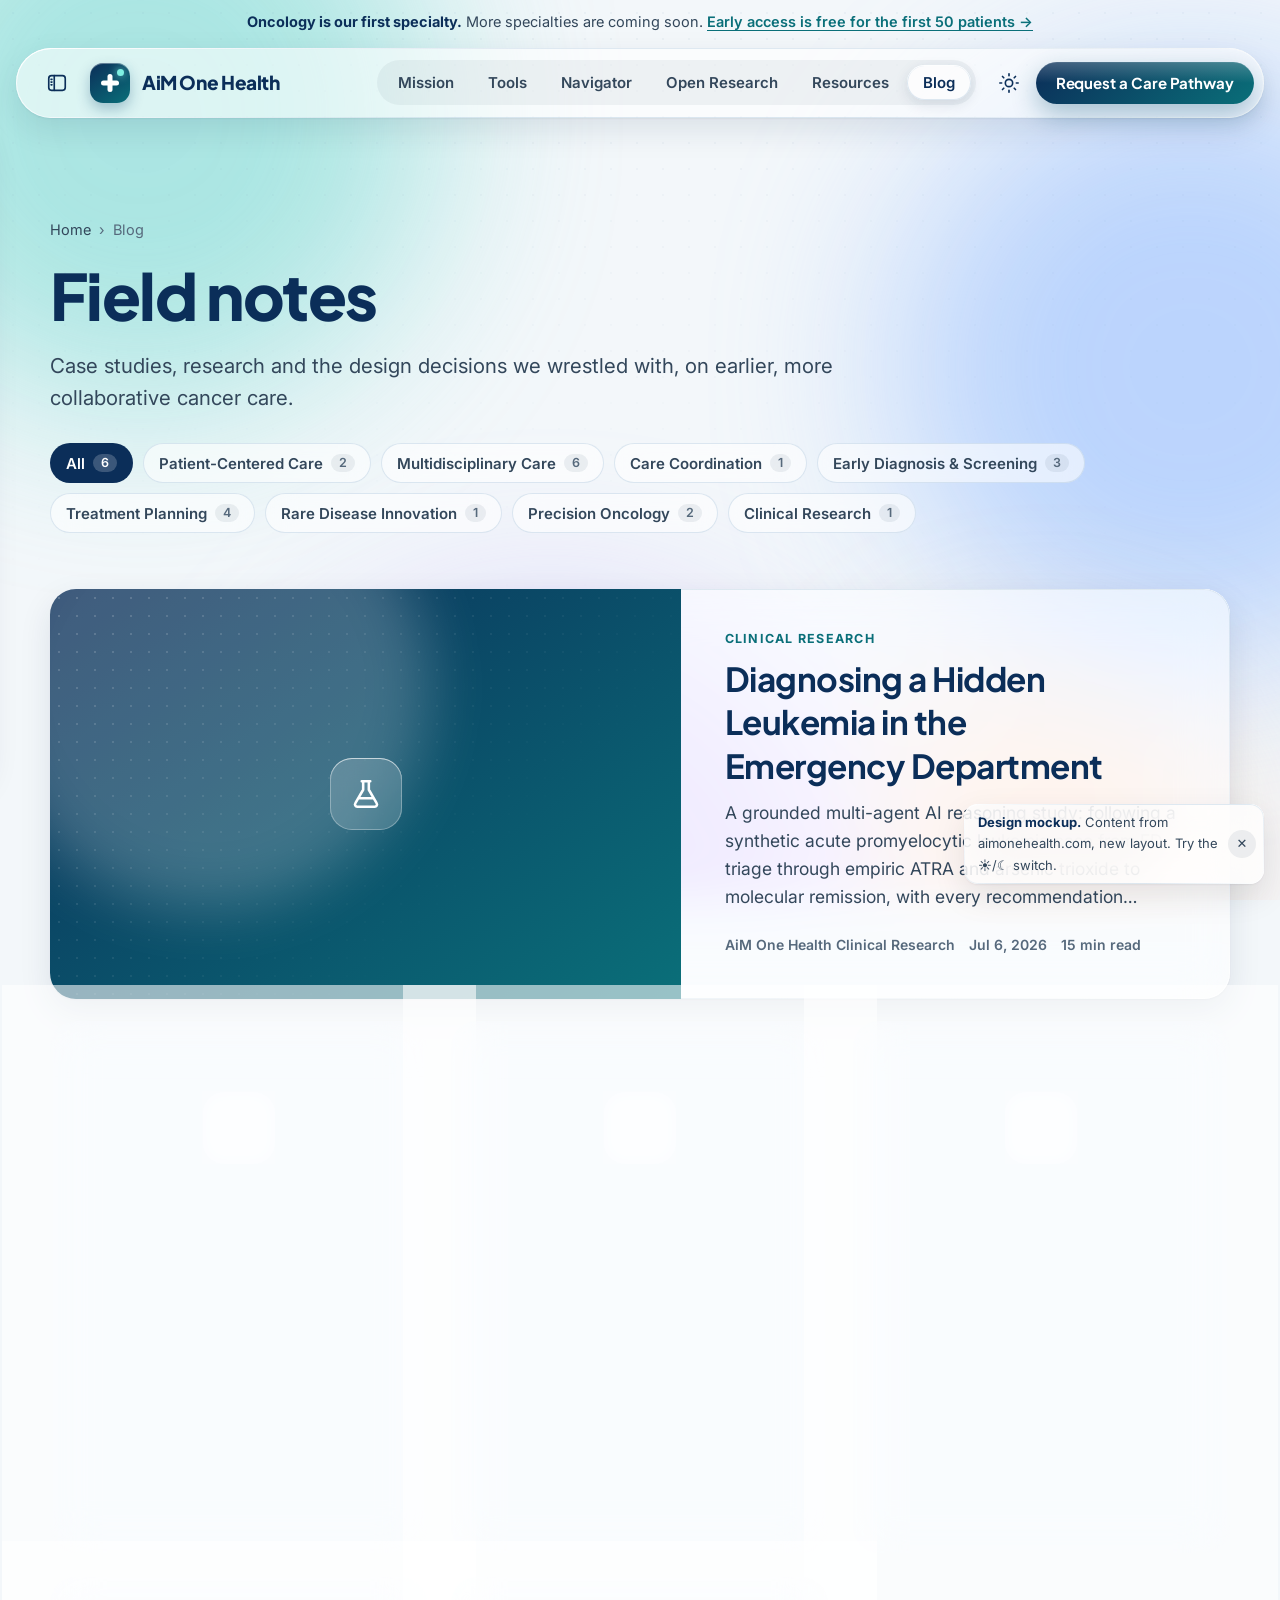
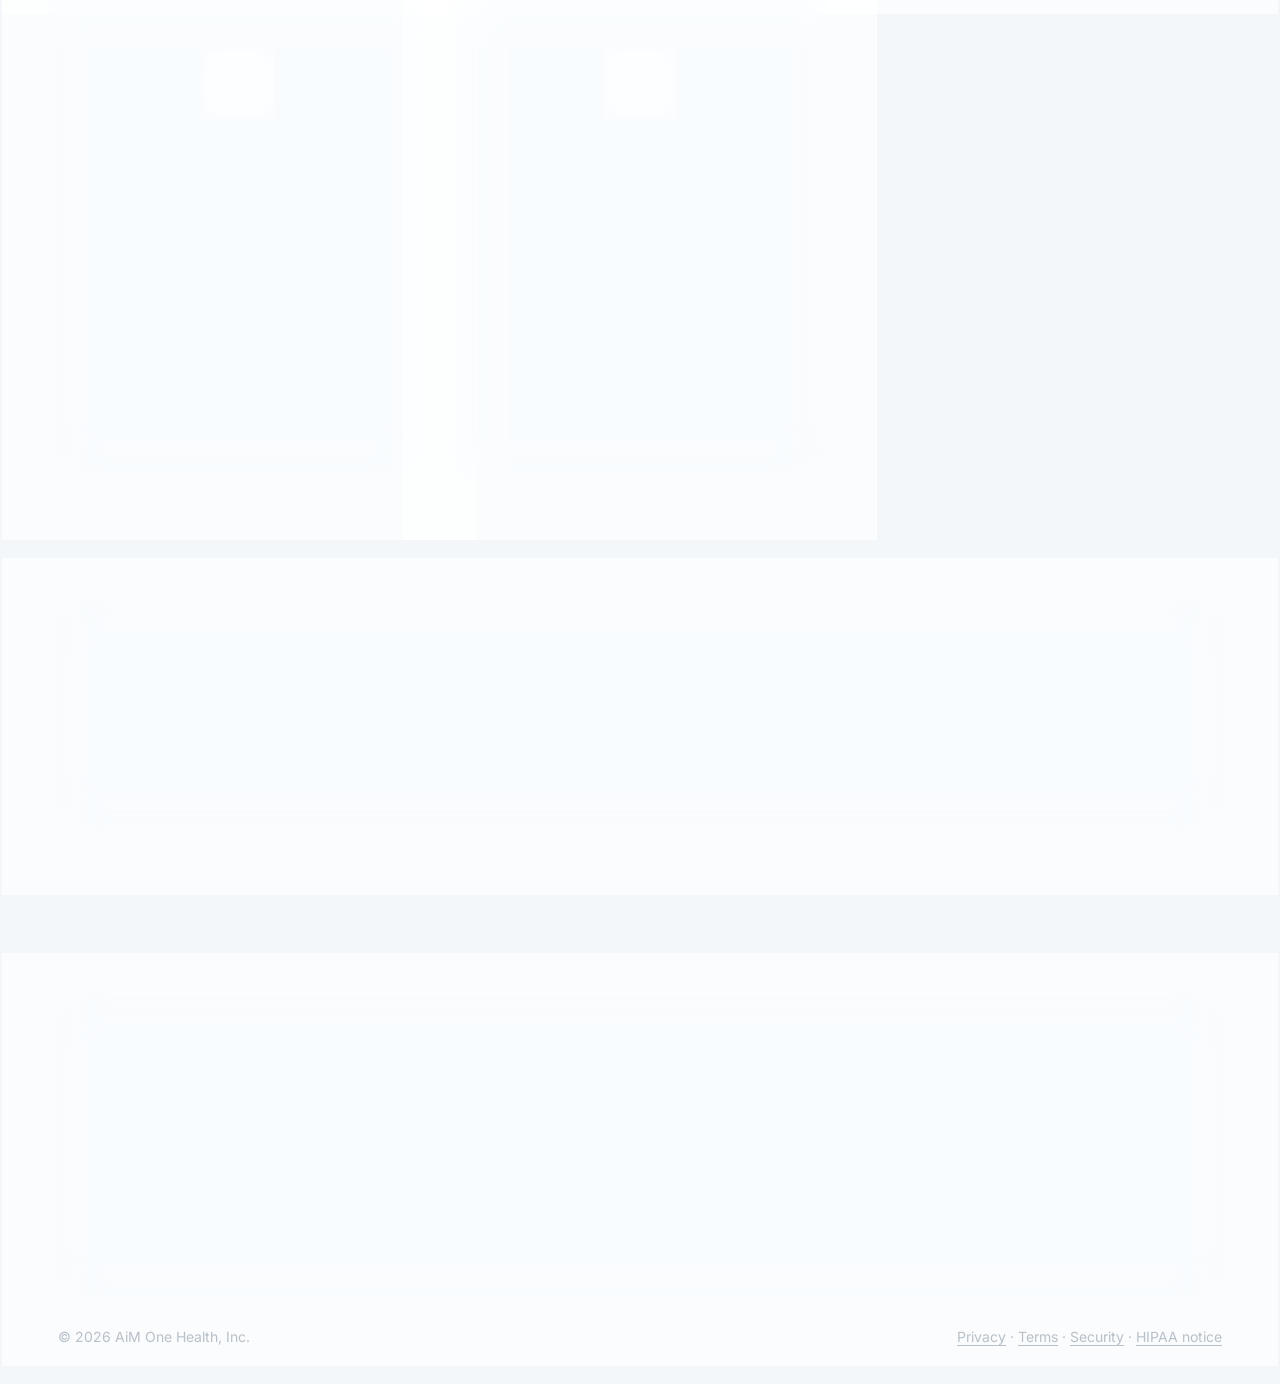
==== blog.html @ df20a42c "Initial commit Co-Authored-By: Claude Opus 5.5 <noreply@anthropic.com>" ====
<!doctype html>
<html lang="en">
<head>
<meta charset="utf-8">
<meta name="viewport" content="width=device-width, initial-scale=1">
<title>Blog · AiM One Health</title>
<link rel="preconnect" href="https://fonts.googleapis.com"><link rel="preconnect" href="https://fonts.gstatic.com" crossorigin>
<link href="https://fonts.googleapis.com/css2?family=Inter:wght@400;500;600;700&family=Plus+Jakarta+Sans:wght@600;700;800&display=swap" rel="stylesheet">
<link rel="stylesheet" href="site.css">
<script src="flip.js"></script>
<style>
  .post { display: flex; flex-direction: column; border-radius: 26px; overflow: hidden; text-decoration: none; color: inherit; }
  .cover { position: relative; aspect-ratio: 16 / 9; display: grid; place-items: center; overflow: hidden; background: linear-gradient(145deg, var(--c1), var(--c2)); }
  .cover::before { content: ''; position: absolute; width: 70%; aspect-ratio: 1; border-radius: 50%; left: -10%; top: -30%; background: rgb(255 255 255 / .22); filter: blur(30px); }
  .cover::after { content: ''; position: absolute; inset: 0; background-image: radial-gradient(rgb(255 255 255 / .18) 1px, transparent 1px); background-size: 18px 18px; mask: linear-gradient(135deg, #000, transparent 70%); }
  .cover .ico { position: relative; z-index: 1; width: 72px; height: 72px; border-radius: 22px; color: #fff; background: rgb(255 255 255 / .18); -webkit-backdrop-filter: blur(12px); backdrop-filter: blur(12px); box-shadow: inset 0 1px 0 rgb(255 255 255 / .5), inset 0 0 0 1px rgb(255 255 255 / .3); }
  .cover .ico svg { width: 34px; height: 34px; }
  .post .body { padding: 24px 26px 26px; display: flex; flex-direction: column; gap: 12px; flex: 1; }
  .post .cat { font: 700 12.5px/1 var(--font-body); letter-spacing: .1em; text-transform: uppercase; color: var(--accent); }
  .post h3 { font-size: 21px; line-height: 1.3; }
  .post p { color: var(--ink-2); font-size: 16px; line-height: 1.6; display: -webkit-box; -webkit-line-clamp: 3; -webkit-box-orient: vertical; overflow: hidden; }
  .post .by { margin-top: auto; padding-top: 10px; display: flex; flex-wrap: wrap; gap: 6px 14px; font-size: 14px; color: var(--ink-3); font-weight: 600; }
  .post:hover h3 { color: var(--accent); }
  .featured { display: grid; grid-template-columns: 1.15fr 1fr; }
  .featured .cover { aspect-ratio: auto; min-height: 340px; }
  .featured .body { padding: clamp(26px, 3.4vw, 44px); justify-content: center; }
  .featured h3 { font-size: clamp(26px, 2.6vw, 34px); }
  .featured p { -webkit-line-clamp: 4; font-size: 17.5px; }
  .subscribe { display: grid; grid-template-columns: 1fr auto; gap: 24px; align-items: center; padding: clamp(28px, 4vw, 44px); border-radius: 32px; }
  .subscribe form { display: flex; gap: 10px; flex-wrap: wrap; }
  .subscribe .input { min-width: 0; flex: 1 1 220px; border-radius: 999px; }
  .subscribe > * { min-width: 0; }
  @media (max-width: 980px) { .featured, .subscribe { grid-template-columns: 1fr; } .featured .cover { min-height: 220px; } }
</style>
</head>
<body data-page="blog.html">
<main id="main">
  <section class="page-hero">
    <div class="wrap">
      <nav class="crumbs" aria-label="Breadcrumb"><a href="index.html">Home</a><span>›</span><span>Blog</span></nav>
      <h1>Field notes</h1>
      <p class="lead read">Case studies, research and the design decisions we wrestled with, on earlier, more collaborative cancer care.</p>
      <div class="chips" id="cats" style="margin-top:28px"></div>
    </div>
  </section>

  <section style="padding-top:0">
    <div class="wrap">
      <div id="feature"></div>
      <div class="grid g3" id="posts" style="margin-top:22px"></div>
    </div>
  </section>

  <section style="padding-top:0">
    <div class="wrap">
      <div class="subscribe glass bloom reveal">
        <div><span class="eyebrow">Stay in the loop</span><h2 style="font-size:clamp(26px,3vw,36px);margin:12px 0 10px">Want these in your inbox?</h2><p class="muted read">We publish when we have something worth saying, usually a deployment story or a design decision. No fixed schedule, no filler.</p></div>
        <form onsubmit="event.preventDefault(); this.innerHTML='<span class=&quot;badge ok&quot;><span class=&quot;dot&quot;></span> Thanks, you&rsquo;re on the list (mockup)</span>'"><label class="sr" for="em" style="position:absolute;left:-999px">Email</label><input class="input" id="em" type="email" required placeholder="you@example.com"><button class="btn primary inline">Subscribe</button></form>
      </div>
    </div>
  </section>
</main>
<script src="site.js"></script>
<script>
  // Posts as listed on aimonehealth.com/blogs.html
  const POSTS = [
    { cat: 'Clinical Research', tags: ['Clinical Research', 'Early Diagnosis & Screening', 'Multidisciplinary Care'], title: 'Diagnosing a Hidden Leukemia in the Emergency Department', text: 'A grounded multi-agent AI reasoning study: following a synthetic acute promyelocytic leukemia case from ED triage through empiric ATRA and arsenic trioxide to molecular remission, with every recommendation auditable.', by: 'AiM One Health Clinical Research', date: 'Jul 6, 2026', min: 15, ico: 'flask', c: ['#0b2e59', '#0a6f79'] },
    { cat: 'Treatment Planning', tags: ['Treatment Planning', 'Precision Oncology', 'Multidisciplinary Care'], title: 'From Molecular Evidence to Multidisciplinary Decision Support', text: 'A synthetic third-line colorectal cancer case study: how the hard work between a molecular report and a patient’s next step can be done reliably and traceably.', by: 'AiM One Health', date: 'Jul 6, 2026', min: 14, ico: 'dna', c: ['#2563c9', '#19b3b0'] },
    { cat: 'Rare Disease Innovation', tags: ['Rare Disease Innovation', 'Precision Oncology', 'Treatment Planning', 'Multidisciplinary Care'], title: 'Building a Virtual Cell to Rank Gene-Therapy Strategies, Before the Lab', text: 'A lighthouse case: grounding a variant, simulating every rescue strategy, iterating to convergence, and naming the one measurement that earns confidence in the answer.', by: 'AiM One Health Science Team', date: 'Jul 6, 2026', min: 12, ico: 'brain', c: ['#6a4fd0', '#c2417f'] },
    { cat: 'Patient-Centered Care', tags: ['Patient-Centered Care', 'Multidisciplinary Care', 'Early Diagnosis & Screening'], title: 'Why Earlier Multidisciplinary Review Matters', text: 'Helping patients reach the right treatment sooner: why bringing several clinical perspectives together before critical decisions reduces delays and uncertainty.', by: 'Multidisciplinary.ai', date: 'Jun 11, 2026', min: 5, ico: 'heart', c: ['#c2562b', '#e0a13a'] },
    { cat: 'Care Coordination', tags: ['Care Coordination', 'Multidisciplinary Care', 'Patient-Centered Care', 'Treatment Planning'], title: 'From Sequential Referrals to Multidisciplinary Deliberation', text: 'How bringing clinical perspectives together earlier can reduce delays, improve coordination and help patients reach informed treatment decisions sooner.', by: 'Multidisciplinary.ai', date: 'Jun 11, 2026', min: 7, ico: 'users', c: ['#0e7a4f', '#19b3b0'] },
    { cat: 'Early Diagnosis', tags: ['Early Diagnosis & Screening', 'Multidisciplinary Care', 'Treatment Planning'], title: 'How Multidisciplinary Deliberation Can Reduce Diagnostic Delays', text: 'The challenge isn’t finding specialists. It’s bringing the right expertise together early to spot critical information needs and cut diagnostic delays.', by: 'Multidisciplinary.ai', date: 'Jun 11, 2026', min: 6, ico: 'clock', c: ['#3f4fc7', '#8db4ff'] },
  ];
  const CATS = ['All', 'Patient-Centered Care', 'Multidisciplinary Care', 'Care Coordination', 'Early Diagnosis & Screening', 'Treatment Planning', 'Rare Disease Innovation', 'Precision Oncology', 'Clinical Research'];
  let cat = 'All';
  const card = (p, featured) => `<a class="post glass lift sheen${featured ? ' featured' : ''}" href="#">
      <div class="cover" style="--c1:${p.c[0]};--c2:${p.c[1]}"><span class="ico">${aimIcon(p.ico)}</span></div>
      <div class="body"><span class="cat">${p.cat}</span><h3>${p.title}</h3><p>${p.text}</p><div class="by"><span>${p.by}</span><span>${p.date}</span><span>${p.min} min read</span></div></div></a>`;
  const draw = () => {
    const list = POSTS.filter((p) => cat === 'All' || p.tags.includes(cat));
    document.getElementById('feature').innerHTML = list[0] ? card(list[0], true) : '<div class="glass pad center muted">No posts in this topic yet.</div>';
    document.getElementById('posts').innerHTML = list.slice(1).map((p) => card(p)).join('');
    document.querySelectorAll('.post.sheen').forEach((el) => el.insertAdjacentHTML('afterbegin', '<span class="sweep" aria-hidden="true"></span>'));
  };
  const chips = document.getElementById('cats');
  chips.innerHTML = CATS.map((c) => `<button class="chip${c === 'All' ? ' on' : ''}" data-c="${c}">${c} <span class="n">${c === 'All' ? POSTS.length : POSTS.filter((p) => p.tags.includes(c)).length}</span></button>`).join('');
  chips.onclick = (e) => { const b = e.target.closest('[data-c]'); if (!b) return; cat = b.dataset.c; chips.querySelectorAll('.chip').forEach((x) => x.classList.toggle('on', x === b)); draw(); };
  draw();
</script>
</body>
</html>
---- site.css ----
/* AiM One Health — website mockup
 * "Lumen" glass: frosted, light-catching panels over slow-moving clinical light, with one
 * luminous thread that links every step of a story. Readability first: 18px body, short
 * lines, strong contrast, no faded text. Daylight and Night themes. */

:root {
  --ink: #0d1b2a;          /* body text, 15:1 on the page */
  --ink-2: #33475b;        /* secondary text, 8:1 */
  --ink-3: #56697c;        /* labels and captions, 5.4:1 */
  --brand: #0b2e59;        /* AiM navy for headings */
  --accent: #0a6f79;       /* teal for links and actions */
  --accent-2: #2563c9;     /* azure, the other end of the thread */
  --warm: #c2562b;         /* sparing warm accent (alerts, dissent) */
  --ok: #0e7a4f;
  --page: #f3f7fa;
  --glass: rgb(255 255 255 / .58);
  --glass-strong: rgb(255 255 255 / .78);
  --glass-edge-1: rgb(255 255 255 / .95);
  --glass-edge-2: rgb(160 190 215 / .35);
  --shadow: 0 1px 2px rgb(13 40 70 / .06), 0 12px 32px rgb(13 40 70 / .10);
  --shadow-lift: 0 2px 4px rgb(13 40 70 / .06), 0 22px 48px rgb(13 40 70 / .16);
  --field-a: #6fd8cf; --field-b: #8db8ff; --field-c: #c5b4ff; --field-d: #ffc9a8;
  --field-opacity: .55;
  --thread: linear-gradient(180deg, #19b3b0, #3b7cf0);
  --thread-x: linear-gradient(90deg, #19b3b0, #3b7cf0);
  --r-lg: 26px; --r-md: 18px; --r-sm: 12px;
  --font-head: 'Plus Jakarta Sans', 'Segoe UI', system-ui, sans-serif;
  --font-body: 'Inter', 'Segoe UI', system-ui, sans-serif;
  color-scheme: light;
}
:root[data-theme='night'] {
  --ink: #e8f1fa; --ink-2: #b7c7d8; --ink-3: #93a7bb;
  --brand: #f2f7fc; --accent: #5fe0d2; --accent-2: #8db4ff; --warm: #ffa37a; --ok: #6be3a8;
  --page: #050d17;
  --glass: rgb(255 255 255 / .055);
  --glass-strong: rgb(255 255 255 / .09);
  --glass-edge-1: rgb(255 255 255 / .28);
  --glass-edge-2: rgb(255 255 255 / .05);
  --shadow: 0 1px 2px rgb(0 0 0 / .3), 0 14px 36px rgb(0 0 0 / .35);
  --shadow-lift: 0 2px 4px rgb(0 0 0 / .3), 0 24px 52px rgb(0 0 0 / .5);
  --field-opacity: .32;
  color-scheme: dark;
}

/* ---------- base ---------- */
* { box-sizing: border-box; }
[hidden] { display: none !important; }
html { scroll-behavior: smooth; -webkit-text-size-adjust: 100%; }
body { margin: 0; min-height: 100vh; background: var(--page); color: var(--ink); font: 400 18px/1.65 var(--font-body); -webkit-font-smoothing: antialiased; transition: background-color .4s; }
h1, h2, h3, h4 { font-family: var(--font-head); color: var(--brand); margin: 0; letter-spacing: -.025em; line-height: 1.12; text-wrap: balance; }
h1 { font-size: clamp(40px, 6vw, 72px); font-weight: 800; }
h2 { font-size: clamp(30px, 3.8vw, 46px); font-weight: 800; }
h3 { font-size: 22px; font-weight: 700; letter-spacing: -.015em; }
h4 { font-size: 18px; font-weight: 700; letter-spacing: -.01em; }
p { margin: 0; text-wrap: pretty; }
a { color: var(--accent); text-underline-offset: 3px; }
img, svg { display: block; }
button, input, select, textarea { font: inherit; color: inherit; }
:focus-visible { outline: 3px solid var(--accent-2); outline-offset: 3px; border-radius: 6px; }
.skip { position: absolute; left: -999px; top: 8px; z-index: 100; background: var(--brand); color: #fff; padding: 10px 16px; border-radius: 10px; }
.skip:focus { left: 12px; }
.wrap { width: min(1180px, 100% - 40px); margin-inline: auto; }
.narrow { width: min(820px, 100% - 40px); margin-inline: auto; }
.read { max-width: 64ch; }
.center { text-align: center; }
.center .read { margin-inline: auto; }
.eyebrow { display: inline-flex; align-items: center; gap: 8px; font: 700 13px/1 var(--font-body); letter-spacing: .12em; text-transform: uppercase; color: var(--accent); }
.eyebrow::before { content: ''; width: 18px; height: 2px; border-radius: 2px; background: var(--thread-x); }
.lead { font-size: clamp(19px, 1.6vw, 22px); line-height: 1.6; color: var(--ink-2); }
.muted { color: var(--ink-2); }
.small { font-size: 15px; line-height: 1.55; }
.tiny { font-size: 13px; line-height: 1.5; color: var(--ink-3); }
section { padding: clamp(64px, 9vw, 120px) 0; }
.stack > * + * { margin-top: 18px; }
.stack-lg > * + * { margin-top: 28px; }

/* ---------- moving light behind everything ---------- */
.fields { position: fixed; inset: 0; z-index: -1; overflow: hidden; pointer-events: none; }
.fields i { position: absolute; width: 46vmax; height: 46vmax; border-radius: 50%; filter: blur(90px); opacity: var(--field-opacity); transition: opacity .6s; animation: drift 38s ease-in-out infinite alternate; }
.fields i:nth-child(1) { background: var(--field-a); left: -12vmax; top: -14vmax; }
.fields i:nth-child(2) { background: var(--field-b); right: -16vmax; top: 8vh; animation-duration: 46s; animation-delay: -12s; }
.fields i:nth-child(3) { background: var(--field-c); left: 20vw; bottom: -24vmax; animation-duration: 52s; animation-delay: -20s; }
.fields i:nth-child(4) { background: var(--field-d); right: 4vw; bottom: -10vmax; width: 28vmax; height: 28vmax; opacity: calc(var(--field-opacity) * .7); animation-duration: 40s; }
@keyframes drift { to { transform: translate(6vmax, 5vmax) scale(1.12); } }
.fields::after { content: ''; position: absolute; inset: 0; opacity: .5; background-image: radial-gradient(rgb(120 150 180 / .14) 1px, transparent 1px); background-size: 26px 26px; mask: linear-gradient(180deg, #000, transparent 70%); }
:root[data-theme='night'] .fields::after { background-image: radial-gradient(rgb(255 255 255 / .06) 1px, transparent 1px); }

/* ---------- Lumen glass ---------- */
.glass { position: relative; isolation: isolate; background: var(--glass); border-radius: var(--r-lg);
  -webkit-backdrop-filter: blur(24px) saturate(170%); backdrop-filter: blur(24px) saturate(170%); box-shadow: var(--shadow), inset 0 1px 0 var(--glass-edge-1); }
/* the light-catching edge: bright where light hits the top-left, fading around the rim */
.glass::before { content: ''; position: absolute; inset: 0; z-index: -1; border-radius: inherit; padding: 1px; pointer-events: none;
  background: linear-gradient(140deg, var(--glass-edge-1), var(--glass-edge-2) 40%, var(--glass-edge-2) 70%, var(--glass-edge-1));
  -webkit-mask: linear-gradient(#000 0 0) content-box, linear-gradient(#000 0 0); -webkit-mask-composite: xor; mask-composite: exclude; }
/* a soft caustic bloom in the corner, like light pooling through thick glass */
.glass.bloom::after { content: ''; position: absolute; inset: 0; z-index: -1; border-radius: inherit; pointer-events: none;
  background: radial-gradient(120% 70% at 0% 0%, rgb(255 255 255 / .55), transparent 55%); opacity: .8; }
:root[data-theme='night'] .glass.bloom::after { background: radial-gradient(120% 70% at 0% 0%, rgb(140 220 255 / .12), transparent 55%); }
.glass.strong { background: var(--glass-strong); }
.glass.pad { padding: clamp(24px, 3vw, 36px); }
.lift { transition: transform .35s cubic-bezier(.2, .8, .2, 1), box-shadow .35s; }
.lift:hover { transform: translateY(-4px); box-shadow: var(--shadow-lift), inset 0 1px 0 var(--glass-edge-1); }
/* a sweep of light that crosses the panel on hover */
.sheen { overflow: hidden; }
.sheen > .sweep { position: absolute; inset: 0; z-index: -1; pointer-events: none; background: linear-gradient(115deg, transparent 35%, rgb(255 255 255 / .45) 48%, transparent 60%); transform: translateX(-120%); transition: transform .9s cubic-bezier(.2, .8, .2, 1); }
:root[data-theme='night'] .sheen > .sweep { background: linear-gradient(115deg, transparent 35%, rgb(255 255 255 / .09) 48%, transparent 60%); }
.sheen:hover > .sweep { transform: translateX(120%); }

/* ---------- buttons, chips, badges ---------- */
.btn { position: relative; isolation: isolate; display: inline-flex; align-items: center; justify-content: center; gap: 10px; min-height: 52px; padding: 0 24px; border-radius: 999px; border: 0; cursor: pointer;
  font: 700 16.5px/1 var(--font-head); letter-spacing: -.005em; text-decoration: none; white-space: nowrap; transition: transform .2s, box-shadow .25s, background .25s; }
.btn:active { transform: scale(.98); }
.btn.primary { color: #fff; background: linear-gradient(135deg, #0b2e59, #0a6f79); box-shadow: 0 10px 26px rgb(10 80 110 / .32), inset 0 1px 0 rgb(255 255 255 / .28); }
.btn.primary::after { content: ''; position: absolute; inset: 1px 1px 50%; z-index: -1; border-radius: 999px 999px 40% 40%; background: linear-gradient(180deg, rgb(255 255 255 / .22), transparent); }
.btn.primary:hover { box-shadow: 0 14px 34px rgb(10 80 110 / .42), inset 0 1px 0 rgb(255 255 255 / .3); }
:root[data-theme='night'] .btn.primary { color: #03141c; background: linear-gradient(135deg, #7ef0e2, #8db4ff); box-shadow: 0 10px 30px rgb(80 200 220 / .25), inset 0 1px 0 rgb(255 255 255 / .6); }
.btn.ghost { color: var(--brand); background: var(--glass-strong); -webkit-backdrop-filter: blur(16px); backdrop-filter: blur(16px); box-shadow: inset 0 0 0 1px var(--glass-edge-2), inset 0 1px 0 var(--glass-edge-1), 0 6px 18px rgb(13 40 70 / .08); }
.btn.ghost:hover { background: var(--glass-edge-1); }
:root[data-theme='night'] .btn.ghost:hover { background: rgb(255 255 255 / .14); }
.btn.sm { min-height: 42px; padding: 0 18px; font-size: 15px; }
.btn .arrow { transition: transform .25s; }
.btn:hover .arrow { transform: translateX(3px); }
.chip { display: inline-flex; align-items: center; gap: 8px; min-height: 40px; padding: 0 16px; border-radius: 999px; border: 0; cursor: pointer; font: 600 15px/1 var(--font-body); color: var(--ink-2); text-decoration: none;
  background: var(--glass); -webkit-backdrop-filter: blur(14px); backdrop-filter: blur(14px); box-shadow: inset 0 0 0 1px var(--glass-edge-2); transition: background .2s, color .2s; }
.chip .n { font-size: 12.5px; padding: 3px 8px; border-radius: 999px; background: rgb(13 40 70 / .07); color: var(--ink-3); }
:root[data-theme='night'] .chip .n { background: rgb(255 255 255 / .08); }
.chip:hover { color: var(--ink); }
.chip.on { color: #fff; background: var(--brand); box-shadow: none; }
.chip.on .n { background: rgb(255 255 255 / .2); color: #fff; }
:root[data-theme='night'] .chip.on { color: #03141c; background: var(--accent); }
:root[data-theme='night'] .chip.on .n { background: rgb(0 0 0 / .15); color: #03141c; }
.chips { display: flex; flex-wrap: wrap; gap: 10px; }
.badge { display: inline-flex; align-items: center; gap: 7px; padding: 6px 12px; border-radius: 999px; font: 700 12.5px/1 var(--font-body); letter-spacing: .04em; text-transform: uppercase;
  color: var(--accent); background: color-mix(in srgb, var(--accent) 12%, transparent); }
.badge.warm { color: var(--warm); background: color-mix(in srgb, var(--warm) 12%, transparent); }
.badge.ok { color: var(--ok); background: color-mix(in srgb, var(--ok) 12%, transparent); }
.badge.plain { color: var(--ink-2); background: rgb(13 40 70 / .06); }
:root[data-theme='night'] .badge.plain { background: rgb(255 255 255 / .08); }
.dot { width: 8px; height: 8px; border-radius: 50%; background: currentColor; box-shadow: 0 0 0 4px color-mix(in srgb, currentColor 18%, transparent); }

/* ---------- icons ---------- */
.ico { flex: none; width: 48px; height: 48px; border-radius: 15px; display: grid; place-items: center; color: var(--accent);
  background: linear-gradient(145deg, color-mix(in srgb, var(--accent) 16%, transparent), color-mix(in srgb, var(--accent-2) 10%, transparent)); box-shadow: inset 0 1px 0 var(--glass-edge-1), inset 0 0 0 1px color-mix(in srgb, var(--accent) 18%, transparent); }
.ico svg { width: 24px; height: 24px; fill: none; stroke: currentColor; stroke-width: 1.8; stroke-linecap: round; stroke-linejoin: round; }
.ico.sm { width: 38px; height: 38px; border-radius: 12px; }
.ico.sm svg { width: 20px; height: 20px; }

/* ---------- header: a floating glass bar with a liquid tab indicator ---------- */
.notice { position: relative; z-index: 31; text-align: center; padding: 10px 20px; font-size: 14.5px; color: var(--ink-2); }
.notice b { color: var(--brand); }
.notice a { font-weight: 600; }
.site-head { position: sticky; top: 12px; z-index: 30; margin-top: 4px; }
.bar { display: flex; align-items: center; gap: 14px; height: 70px; padding: 0 10px 0 18px; border-radius: 999px; }
.logo { display: flex; align-items: center; gap: 12px; text-decoration: none; color: var(--brand); margin-right: auto; flex: none; }
.mark { position: relative; width: 40px; height: 40px; border-radius: 13px; background: linear-gradient(145deg, #0b2e59, #0a6f79); box-shadow: inset 0 1px 0 rgb(255 255 255 / .35), 0 6px 14px rgb(10 70 110 / .3); }
.mark::before, .mark::after { content: ''; position: absolute; left: 50%; top: 50%; background: #fff; border-radius: 3px; transform: translate(-50%, -50%); }
.mark::before { width: 18px; height: 5px; }
.mark::after { width: 5px; height: 18px; }
.mark i { position: absolute; right: 6px; top: 6px; width: 7px; height: 7px; border-radius: 50%; background: #7ef0e2; box-shadow: 0 0 8px #7ef0e2; }
.logo b { display: block; font: 800 19px/1.1 var(--font-head); letter-spacing: -.02em; }
.logo small { display: block; font: 600 10.5px/1.3 var(--font-body); letter-spacing: .12em; text-transform: uppercase; color: var(--ink-3); }
.tabs { position: relative; display: flex; gap: 2px; padding: 5px; border-radius: 999px; background: rgb(13 40 70 / .05); }
:root[data-theme='night'] .tabs { background: rgb(255 255 255 / .05); }
.tabs a { position: relative; z-index: 1; padding: 10px 16px; border-radius: 999px; font: 600 15px/1 var(--font-body); color: var(--ink-2); text-decoration: none; white-space: nowrap; transition: color .25s; }
.tabs a:hover, .tabs a.on { color: var(--brand); }
.tabs .lens { position: absolute; z-index: 0; top: 5px; bottom: 5px; border-radius: 999px; background: var(--glass-strong); box-shadow: inset 0 1px 0 var(--glass-edge-1), 0 4px 14px rgb(13 40 70 / .12), inset 0 0 0 1px var(--glass-edge-2);
  transition: left .45s cubic-bezier(.3, 1.4, .5, 1), width .45s cubic-bezier(.3, 1.4, .5, 1); }
:root[data-theme='night'] .tabs .lens { background: rgb(255 255 255 / .12); }
.head-actions { display: flex; align-items: center; gap: 8px; flex: none; }
.icon-btn { width: 46px; height: 46px; display: grid; place-items: center; border: 0; border-radius: 50%; cursor: pointer; color: var(--brand); background: transparent; transition: background .2s; }
.icon-btn:hover { background: rgb(13 40 70 / .07); }
:root[data-theme='night'] .icon-btn:hover { background: rgb(255 255 255 / .08); }
.icon-btn svg { width: 22px; height: 22px; fill: none; stroke: currentColor; stroke-width: 1.8; stroke-linecap: round; stroke-linejoin: round; }
.theme-btn .moon { display: none; }
:root[data-theme='night'] .theme-btn .sun { display: none; }
:root[data-theme='night'] .theme-btn .moon { display: block; }
.menu-btn { display: none; }
.drawer { display: none; }

/* ---------- page hero (inner pages) ---------- */
.page-hero { padding: clamp(56px, 8vw, 100px) 0 clamp(36px, 5vw, 56px); }
.page-hero h1 { font-size: clamp(38px, 5.4vw, 64px); margin: 18px 0 18px; }
.crumbs { display: flex; gap: 8px; align-items: center; font-size: 14.5px; color: var(--ink-3); }
.crumbs a { color: var(--ink-2); text-decoration: none; }
.crumbs a:hover { color: var(--accent); }

/* ---------- grids ---------- */
.grid { display: grid; gap: clamp(16px, 2vw, 24px); }
.g2 { grid-template-columns: repeat(2, 1fr); }
.g3 { grid-template-columns: repeat(3, 1fr); }
.g4 { grid-template-columns: repeat(4, 1fr); }
.split { display: grid; grid-template-columns: 1.05fr .95fr; gap: clamp(32px, 5vw, 72px); align-items: center; }
.sec-head { max-width: 760px; margin-bottom: clamp(32px, 4vw, 52px); }
.sec-head h2 { margin: 14px 0 16px; }
.center.sec-head { margin-inline: auto; }

/* feature tile: icon + title + one plain sentence */
.tile { display: flex; flex-direction: column; gap: 14px; padding: 26px; border-radius: var(--r-md); }
.tile p { color: var(--ink-2); font-size: 16.5px; line-height: 1.6; }

/* stats */
.stat b { display: block; font: 800 clamp(34px, 4vw, 48px)/1 var(--font-head); letter-spacing: -.04em; color: var(--brand); }
.stat span { display: block; margin-top: 8px; font-size: 14.5px; font-weight: 600; color: var(--ink-2); }

/* the thread: a luminous line linking numbered steps */
.thread { position: relative; display: grid; gap: 18px; padding-left: 64px; }
.thread::before { content: ''; position: absolute; left: 23px; top: 26px; bottom: 26px; width: 3px; border-radius: 3px; background: var(--thread); box-shadow: 0 0 14px rgb(25 179 176 / .45); }
.thread .step { position: relative; }
.thread .num { position: absolute; left: -64px; top: 18px; width: 49px; height: 49px; border-radius: 50%; display: grid; place-items: center; font: 800 16px/1 var(--font-head); color: var(--brand);
  background: var(--glass-strong); -webkit-backdrop-filter: blur(12px); backdrop-filter: blur(12px); box-shadow: inset 0 1px 0 var(--glass-edge-1), 0 0 0 4px var(--page), 0 0 0 5px color-mix(in srgb, var(--accent) 35%, transparent); }
.thread .step.key .num { color: #fff; background: linear-gradient(135deg, #0b2e59, #0a6f79); }
:root[data-theme='night'] .thread .step.key .num { color: #03141c; background: linear-gradient(135deg, #7ef0e2, #8db4ff); }
.thread .card { padding: 22px 26px; border-radius: var(--r-md); }
.thread .card h3 { font-size: 20px; }
.thread .card p { margin-top: 6px; color: var(--ink-2); font-size: 16.5px; }
.phase { font: 700 13px/1 var(--font-body); letter-spacing: .12em; text-transform: uppercase; color: var(--ink-3); margin: 10px 0 -4px; }

/* horizontal stepper (five review stages) */
.stages { display: grid; grid-template-columns: repeat(5, 1fr); gap: 14px; position: relative; }
.stages::before { content: ''; position: absolute; left: 8%; right: 8%; top: 31px; height: 3px; border-radius: 3px; background: var(--thread-x); box-shadow: 0 0 14px rgb(25 179 176 / .4); }
.stage { position: relative; display: flex; flex-direction: column; align-items: flex-start; gap: 12px; padding: 0 2px; }
.stage .num { width: 64px; height: 64px; border-radius: 50%; display: grid; place-items: center; font: 800 18px/1 var(--font-head); color: var(--brand);
  background: var(--glass-strong); -webkit-backdrop-filter: blur(14px); backdrop-filter: blur(14px); box-shadow: inset 0 1px 0 var(--glass-edge-1), 0 0 0 5px var(--page), 0 0 0 6px color-mix(in srgb, var(--accent) 35%, transparent), var(--shadow); }
.stage.last .num { color: #fff; background: linear-gradient(135deg, #0b2e59, #0a6f79); }
:root[data-theme='night'] .stage.last .num { color: #03141c; background: linear-gradient(135deg, #7ef0e2, #8db4ff); }
.stage h3 { font-size: 18.5px; margin-top: 6px; }
.stage p { font-size: 15.5px; line-height: 1.55; color: var(--ink-2); }

/* lists with check marks */
.checks { list-style: none; padding: 0; margin: 0; display: grid; gap: 12px; }
.checks li { display: flex; gap: 12px; align-items: flex-start; color: var(--ink-2); font-size: 16.5px; }
.checks li::before { content: ''; flex: none; width: 22px; height: 22px; margin-top: 2px; border-radius: 50%;
  background: color-mix(in srgb, var(--accent) 14%, transparent) url("data:image/svg+xml,%3Csvg xmlns='http://www.w3.org/2000/svg' viewBox='0 0 24 24' fill='none' stroke='%230a6f79' stroke-width='3' stroke-linecap='round' stroke-linejoin='round'%3E%3Cpath d='M6 12.5l4 4 8-9'/%3E%3C/svg%3E") center / 14px no-repeat; }
:root[data-theme='night'] .checks li::before { background-image: url("data:image/svg+xml,%3Csvg xmlns='http://www.w3.org/2000/svg' viewBox='0 0 24 24' fill='none' stroke='%235fe0d2' stroke-width='3' stroke-linecap='round' stroke-linejoin='round'%3E%3Cpath d='M6 12.5l4 4 8-9'/%3E%3C/svg%3E"); }

/* "in short" summary boxes, so every page can be skimmed */
.in-short { display: flex; gap: 16px; align-items: flex-start; padding: 20px 24px; border-radius: var(--r-md); }
.in-short b { display: block; font: 700 13px/1 var(--font-body); letter-spacing: .12em; text-transform: uppercase; color: var(--accent); margin-bottom: 8px; }
.in-short p { color: var(--ink); font-size: 17px; }

/* quote / statement band */
.statement { padding: clamp(36px, 5vw, 64px); border-radius: 32px; text-align: center; }
.statement p.big { font: 700 clamp(26px, 3.2vw, 38px)/1.25 var(--font-head); letter-spacing: -.02em; color: var(--brand); max-width: 24ch; margin-inline: auto; text-wrap: balance; }
.statement .grad { background: linear-gradient(90deg, #0a6f79, #2563c9); -webkit-background-clip: text; background-clip: text; color: transparent; }
:root[data-theme='night'] .statement .grad { background: linear-gradient(90deg, #7ef0e2, #8db4ff); -webkit-background-clip: text; background-clip: text; }

/* forms */
.field { display: grid; gap: 8px; }
.field label { font: 600 15px/1.3 var(--font-body); color: var(--ink); }
.field .hint { font-size: 14px; color: var(--ink-3); }
.input { width: 100%; min-height: 54px; padding: 0 18px; border-radius: 14px; border: 0; outline: 0; font-size: 17px; color: var(--ink);
  background: var(--glass-strong); box-shadow: inset 0 0 0 1.5px var(--glass-edge-2), inset 0 1px 2px rgb(13 40 70 / .06); transition: box-shadow .2s; }
.input:focus { box-shadow: inset 0 0 0 2px var(--accent), 0 0 0 5px color-mix(in srgb, var(--accent) 16%, transparent); }
textarea.input { padding: 14px 18px; min-height: 120px; resize: vertical; line-height: 1.55; }
select.input { appearance: none; padding-right: 44px; background-image: url("data:image/svg+xml,%3Csvg xmlns='http://www.w3.org/2000/svg' viewBox='0 0 24 24' fill='none' stroke='%2356697c' stroke-width='2' stroke-linecap='round'%3E%3Cpath d='M6 9l6 6 6-6'/%3E%3C/svg%3E"); background-repeat: no-repeat; background-position: right 16px center; background-size: 18px; }
.search { position: relative; }
.search svg { position: absolute; left: 18px; top: 50%; width: 20px; height: 20px; transform: translateY(-50%); fill: none; stroke: var(--ink-3); stroke-width: 2; stroke-linecap: round; }
.search .input { padding-left: 50px; border-radius: 999px; }

/* tables */
.table { width: 100%; border-collapse: separate; border-spacing: 0; font-size: 16px; }
.table th { text-align: left; font: 700 13px/1 var(--font-body); letter-spacing: .08em; text-transform: uppercase; color: var(--ink-3); padding: 14px 18px; }
.table td { padding: 16px 18px; border-top: 1px solid rgb(13 40 70 / .08); color: var(--ink-2); }
:root[data-theme='night'] .table td { border-top-color: rgb(255 255 255 / .07); }
.table td:first-child { color: var(--ink); font-weight: 600; }
.table tr { transition: background .2s; }
.table tbody tr:hover { background: rgb(13 40 70 / .03); }
:root[data-theme='night'] .table tbody tr:hover { background: rgb(255 255 255 / .03); }

/* footer */
.site-foot { padding: 40px 0 36px; }
.foot { display: grid; grid-template-columns: 1.4fr 1fr 1fr 1fr; gap: 32px; padding: clamp(28px, 4vw, 44px); border-radius: 30px; }
.foot h4 { font: 700 13px/1 var(--font-body); letter-spacing: .12em; text-transform: uppercase; color: var(--ink-3); margin-bottom: 16px; }
.foot ul { list-style: none; margin: 0; padding: 0; display: grid; gap: 10px; }
.foot a { color: var(--ink-2); text-decoration: none; font-size: 16px; }
.foot a:hover { color: var(--accent); }
.foot-bottom { display: flex; flex-wrap: wrap; gap: 12px 24px; justify-content: space-between; padding: 20px 8px 0; font-size: 14px; color: var(--ink-3); }
.foot-bottom a { color: var(--ink-3); }
.trust { display: flex; flex-wrap: wrap; gap: 10px; margin-top: 18px; }

/* reveal on scroll (content is visible by default if scripts are off) */
/* quick, and triggered just before it scrolls into view, so text is never seen half-faded */
.js .reveal { opacity: 0; transform: translateY(14px); transition: opacity .4s ease, transform .6s cubic-bezier(.2, .8, .2, 1); }
.js .reveal.in { opacity: 1; transform: none; }

/* mockup note pinned to the corner */
.mock-note { position: fixed; z-index: 40; right: 16px; bottom: 16px; display: flex; align-items: center; gap: 10px; padding: 8px 8px 8px 14px; border-radius: 14px; font-size: 13px; color: var(--ink-2); max-width: 300px; }
.mock-note b { color: var(--brand); }
.mock-note button { flex: none; width: 28px; height: 28px; border: 0; border-radius: 50%; cursor: pointer; background: rgb(13 40 70 / .07); color: var(--ink-2); }

/* ---------- icon sidebar: a floating glass rail; each icon's name appears beside it on hover/focus ---------- */
.rail { position: fixed; z-index: 28; left: 16px; top: 50%; display: flex; flex-direction: column; gap: 6px; padding: 10px; border-radius: 28px;
  transform: translate(calc(-100% - 28px), -50%); transition: transform .5s cubic-bezier(.3, 1.25, .5, 1); }
body.rail-open .rail { transform: translate(0, -50%); }
body.no-anim .rail, body.no-anim { transition: none !important; }
.rail a, .rail button { position: relative; width: 50px; height: 50px; border-radius: 17px; display: grid; place-items: center; border: 0; cursor: pointer; color: var(--ink-2); background: transparent; text-decoration: none; transition: background .2s, color .2s, transform .25s cubic-bezier(.3, 1.4, .5, 1); }
.rail .ri { display: grid; place-items: center; }
.rail .ri svg { width: 23px; height: 23px; fill: none; stroke: currentColor; stroke-width: 1.8; stroke-linecap: round; stroke-linejoin: round; }
.rail a:hover, .rail button:hover, .rail a:focus-visible, .rail button:focus-visible { color: var(--brand); background: var(--glass-strong); box-shadow: inset 0 1px 0 var(--glass-edge-1), inset 0 0 0 1px var(--glass-edge-2); transform: scale(1.06); }
.rail a.on { color: #fff; background: linear-gradient(135deg, #0b2e59, #0a6f79); box-shadow: 0 8px 18px rgb(10 80 110 / .3), inset 0 1px 0 rgb(255 255 255 / .3); }
:root[data-theme='night'] .rail a.on { color: #03141c; background: linear-gradient(135deg, #7ef0e2, #8db4ff); }
.rail-sep { height: 1px; margin: 4px 10px; background: rgb(13 40 70 / .1); }
:root[data-theme='night'] .rail-sep { background: rgb(255 255 255 / .1); }
/* the name label: a small glass pill that springs out to the right */
.rail .tip { position: absolute; left: calc(100% + 16px); top: 50%; z-index: 2; white-space: nowrap; padding: 10px 15px; border-radius: 13px; pointer-events: none;
  font: 600 14.5px/1 var(--font-body); color: var(--ink); background: rgb(250 252 254 / .96); box-shadow: 0 10px 26px rgb(13 40 70 / .16), inset 0 0 0 1px var(--glass-edge-2);
  opacity: 0; transform: translate(-8px, -50%) scale(.92); transform-origin: left center; transition: opacity .16s, transform .3s cubic-bezier(.3, 1.4, .5, 1); }
:root[data-theme='night'] .rail .tip { color: var(--ink); background: rgb(14 28 44 / .96); box-shadow: 0 10px 26px rgb(0 0 0 / .4), inset 0 0 0 1px rgb(255 255 255 / .1); }
.rail .tip::before { content: ''; position: absolute; left: -5px; top: 50%; width: 10px; height: 10px; border-radius: 2px; background: inherit; transform: translateY(-50%) rotate(45deg); }
.rail a:hover .tip, .rail button:hover .tip, .rail a:focus-visible .tip, .rail button:focus-visible .tip { opacity: 1; transform: translate(0, -50%) scale(1); }
/* with the rail open, make room for it on screens where it would cover the content */
body { transition: padding-left .45s cubic-bezier(.2, .8, .2, 1); }
@media (max-width: 1420px) { body.rail-open { padding-left: 88px; } }
.rail-btn.icon-btn { flex: none; }
.rail .rail-home { width: 50px; height: 50px; }
.rail .rail-home:hover { background: transparent; box-shadow: none; }
.rail .rail-home .mark { width: 44px; height: 44px; }
/* sidebar mode: the top bar slides away and the sidebar does its job (not on phones, which use ☰) */
.site-head { height: 70px; transition: height .45s cubic-bezier(.2, .8, .2, 1), margin .45s, opacity .3s, transform .45s cubic-bezier(.2, .8, .2, 1); }
@media (min-width: 641px) {
  body.rail-open .site-head { height: 0; margin-top: 0; opacity: 0; transform: translateY(-24px); pointer-events: none; visibility: hidden; transition: height .45s cubic-bezier(.2, .8, .2, 1), margin .45s, opacity .25s, transform .45s cubic-bezier(.2, .8, .2, 1), visibility 0s .45s; }
  body.rail-open .drawer { display: none; }
}
@media (max-height: 760px) { .rail { gap: 2px; padding: 8px; } .rail a, .rail button, .rail .rail-home { width: 42px; height: 42px; border-radius: 14px; } .rail .rail-home .mark { width: 38px; height: 38px; } .rail .ri svg { width: 20px; height: 20px; } }

/* ---------- card flip between tabs (the browser's own page transitions) ---------- */
/* The browser snapshots the old and new pages as images and we flip those images, so nothing is
   re-laid-out or re-blurred mid-flip: no lag, no text flicker. The top bar, sidebar and corner note
   are captured separately and stay still while the page turns beneath them. Browsers without
   cross-page transitions simply change pages instantly. */
@media (prefers-reduced-motion: no-preference) {
  @view-transition { navigation: auto; }
}
.site-head { view-transition-name: site-head; }
.rail { view-transition-name: rail; }
.mock-note { view-transition-name: mock-note; }
/* the "table" the card turns over */
::view-transition { background: radial-gradient(120% 90% at 50% 40%, #e9f0f6, #c9d6e2); }
:root[data-theme='night']::view-transition { background: radial-gradient(120% 90% at 50% 40%, #0b1726, #010409); }
::view-transition-group(site-head), ::view-transition-group(rail), ::view-transition-group(mock-note) { z-index: 2; }
::view-transition-old(root), ::view-transition-new(root) { backface-visibility: hidden; mix-blend-mode: normal; }
html:active-view-transition-type(forward)::view-transition-old(root) { animation: vt-out-fwd .46s cubic-bezier(.55, 0, .7, .25) both; }
html:active-view-transition-type(back)::view-transition-old(root) { animation: vt-out-back .46s cubic-bezier(.55, 0, .7, .25) both; }
html:active-view-transition-type(forward)::view-transition-new(root) { animation: vt-in-fwd .7s cubic-bezier(.16, .84, .24, 1) .4s both; }
html:active-view-transition-type(back)::view-transition-new(root) { animation: vt-in-back .7s cubic-bezier(.16, .84, .24, 1) .4s both; }
/* lift into a card (shrink, tilt back, deep shadow), then turn edge-on */
@keyframes vt-out-fwd {
  0% { transform: none; border-radius: 0; box-shadow: 0 0 0 rgb(0 0 0 / 0); }
  42% { transform: perspective(1000px) translateZ(0) scale(.8) rotateX(5deg); border-radius: 46px; box-shadow: 0 50px 90px rgb(5 20 40 / .45); }
  100% { transform: perspective(1000px) scale(.8) rotateX(5deg) rotateY(-90deg); border-radius: 46px; box-shadow: 0 50px 90px rgb(5 20 40 / .45); }
}
@keyframes vt-out-back {
  0% { transform: none; border-radius: 0; box-shadow: 0 0 0 rgb(0 0 0 / 0); }
  42% { transform: perspective(1000px) translateZ(0) scale(.8) rotateX(5deg); border-radius: 46px; box-shadow: 0 50px 90px rgb(5 20 40 / .45); }
  100% { transform: perspective(1000px) scale(.8) rotateX(5deg) rotateY(90deg); border-radius: 46px; box-shadow: 0 50px 90px rgb(5 20 40 / .45); }
}
/* come around from the other side, land, then settle flat to full screen */
@keyframes vt-in-fwd {
  0% { transform: perspective(1000px) scale(.8) rotateX(5deg) rotateY(90deg); border-radius: 46px; box-shadow: 0 50px 90px rgb(5 20 40 / .45); }
  55% { transform: perspective(1000px) scale(.8) rotateX(5deg) rotateY(0); border-radius: 46px; box-shadow: 0 50px 90px rgb(5 20 40 / .45); }
  100% { transform: none; border-radius: 0; box-shadow: 0 0 0 rgb(0 0 0 / 0); }
}
@keyframes vt-in-back {
  0% { transform: perspective(1000px) scale(.8) rotateX(5deg) rotateY(-90deg); border-radius: 46px; box-shadow: 0 50px 90px rgb(5 20 40 / .45); }
  55% { transform: perspective(1000px) scale(.8) rotateX(5deg) rotateY(0); border-radius: 46px; box-shadow: 0 50px 90px rgb(5 20 40 / .45); }
  100% { transform: none; border-radius: 0; box-shadow: 0 0 0 rgb(0 0 0 / 0); }
}

/* ---------- header fit ---------- */
/* The bar holds the name, six tabs, the theme switch and the main button. It gets a little more
   width than the page content, drops the tagline (it lives in the footer), and below 1240px the
   tabs move into the ☰ menu while "Request a Care Pathway" stays in the bar. */
.site-head .wrap { width: min(1300px, 100% - 32px); }
.bar .logo small { display: none; }
.bar { gap: 10px; }
.head-actions { gap: 4px; }
.head-actions .btn { padding: 0 20px; }

/* ---------- responsive ---------- */
@media (max-width: 1240px) {
  .tabs { display: none; }
  .menu-btn { display: grid; }
  /* the menu sits just under the header (top set by site.js) and is nearly opaque so it reads clearly */
  .drawer { position: fixed; left: auto; right: max(16px, calc((100% - 1300px) / 2)); width: min(380px, calc(100% - 32px)); top: 92px; z-index: 29; display: grid; gap: 4px; padding: 14px; border-radius: 26px; transform-origin: top right; transform: scale(.97) translateY(-8px); opacity: 0; visibility: hidden; transition: transform .25s, opacity .2s, visibility 0s .25s; }
  .drawer.glass { background: rgb(250 252 254 / .94); }
  :root[data-theme='night'] .drawer.glass { background: rgb(10 22 36 / .94); }
  .drawer.open { transform: none; opacity: 1; visibility: visible; transition: transform .25s, opacity .2s; }
  .drawer a { padding: 14px 16px; border-radius: 14px; font: 600 18px/1.2 var(--font-body); color: var(--ink); text-decoration: none; }
  .drawer a.on { background: color-mix(in srgb, var(--accent) 10%, transparent); color: var(--brand); }
  .drawer .btn { margin-top: 8px; display: none; }
}
@media (max-width: 980px) {
  /* the menu sits just under the header (top set by site.js) and is nearly opaque so it reads clearly */
  .drawer { position: fixed; left: 12px; right: 12px; top: 92px; z-index: 29; display: grid; gap: 4px; padding: 14px; border-radius: 26px; transform-origin: top; transform: scale(.97) translateY(-8px); opacity: 0; visibility: hidden; transition: transform .25s, opacity .2s, visibility 0s .25s; }
  .g3, .g4 { grid-template-columns: repeat(2, 1fr); }
  .split { grid-template-columns: 1fr; }
  .stages { grid-template-columns: 1fr; gap: 22px; padding-left: 0; }
  .stages::before { left: 31px; right: auto; top: 30px; bottom: 30px; width: 3px; height: auto; background: var(--thread); }
  .stage { display: grid; grid-template-columns: 64px minmax(0, 1fr); column-gap: 18px; row-gap: 4px; align-items: start; }
  .stage .num { grid-row: span 2; }
  .stage h3 { margin-top: 10px; }
  .foot { grid-template-columns: 1fr 1fr; }
}
@media (max-width: 640px) {
  body { font-size: 17px; }
  .g2, .g3, .g4 { grid-template-columns: 1fr; }
  .bar { height: 62px; padding: 0 6px 0 12px; }
  .logo small { display: none; }
  /* phones: the ☰ menu covers navigation, so no icon sidebar */
  .rail, .rail-btn.icon-btn { display: none; }
  body.rail-open { padding-left: 0; }
  /* phones: the main button moves into the menu, full width */
  .head-actions .btn { display: none; }
  .drawer { left: 12px; right: 12px; width: auto; }
  .drawer .btn { display: flex; }
  .thread { padding-left: 54px; }
  .thread::before { left: 19px; }
  .thread .num { left: -54px; width: 41px; height: 41px; font-size: 14px; }
  .foot { grid-template-columns: 1fr; }
  .btn { width: 100%; }
  .btn.inline { width: auto; }
  .mock-note { display: none; }
}
/* very narrow screens (small phones, split views): a tighter bar so nothing spills off the edge */
@media (max-width: 380px) {
  .site-head .wrap { width: calc(100% - 16px); }
  .bar { gap: 4px; padding: 0 2px 0 8px; }
  .logo { gap: 8px; min-width: 0; }
  .logo b { font-size: 16px; white-space: nowrap; }
  .mark { width: 34px; height: 34px; border-radius: 11px; }
  .icon-btn { width: 40px; height: 40px; }
  h1 { font-size: 34px; }
  .page-hero h1 { font-size: 32px; }
  h2 { font-size: 27px; }
  .stat b { font-size: 30px; }
  .btn { white-space: normal; text-align: center; line-height: 1.25; padding-block: 12px; max-width: 100%; }
}
/* grid and split children may shrink below their content's natural width (long words, big numbers) */
.grid > *, .split > *, .g2 > *, .g3 > *, .g4 > * { min-width: 0; }
@media (prefers-reduced-motion: reduce) {
  *, *::before, *::after { animation: none !important; transition: none !important; scroll-behavior: auto !important; }
  .js .reveal { opacity: 1; transform: none; }
}
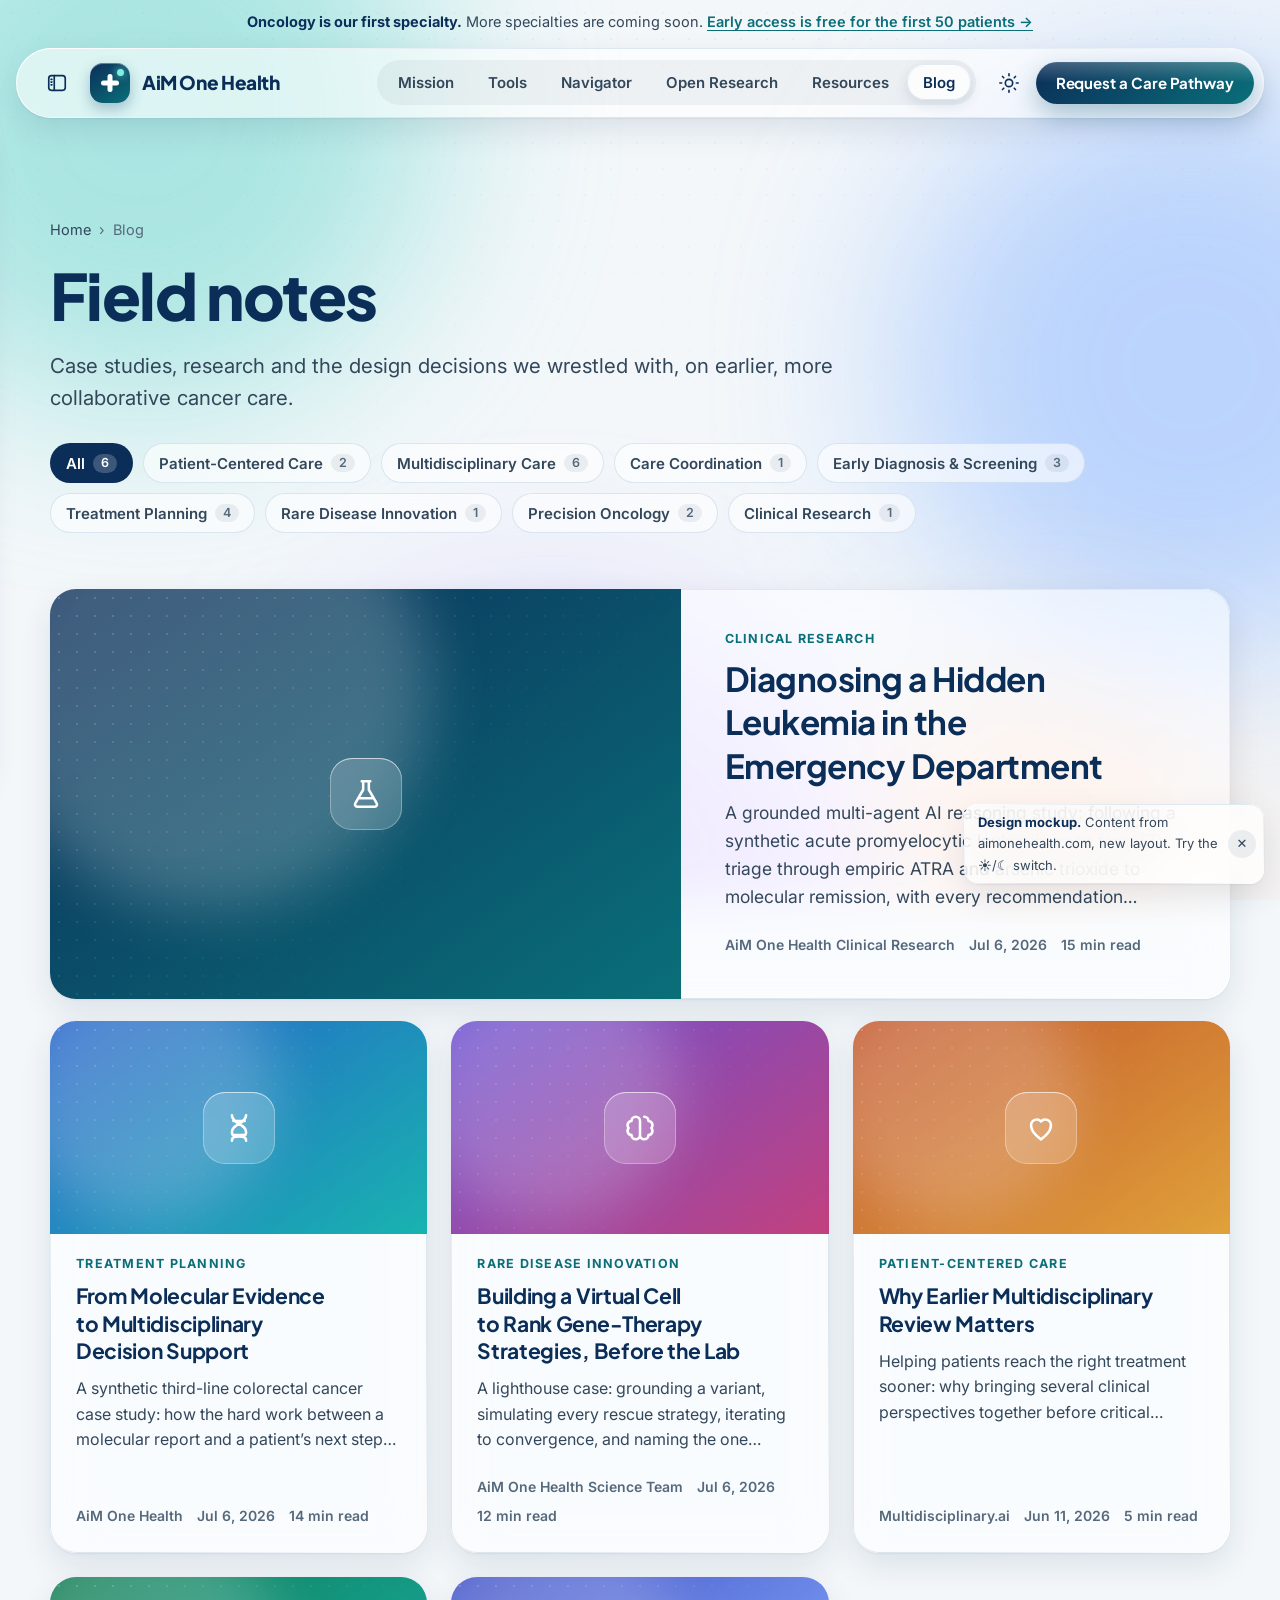
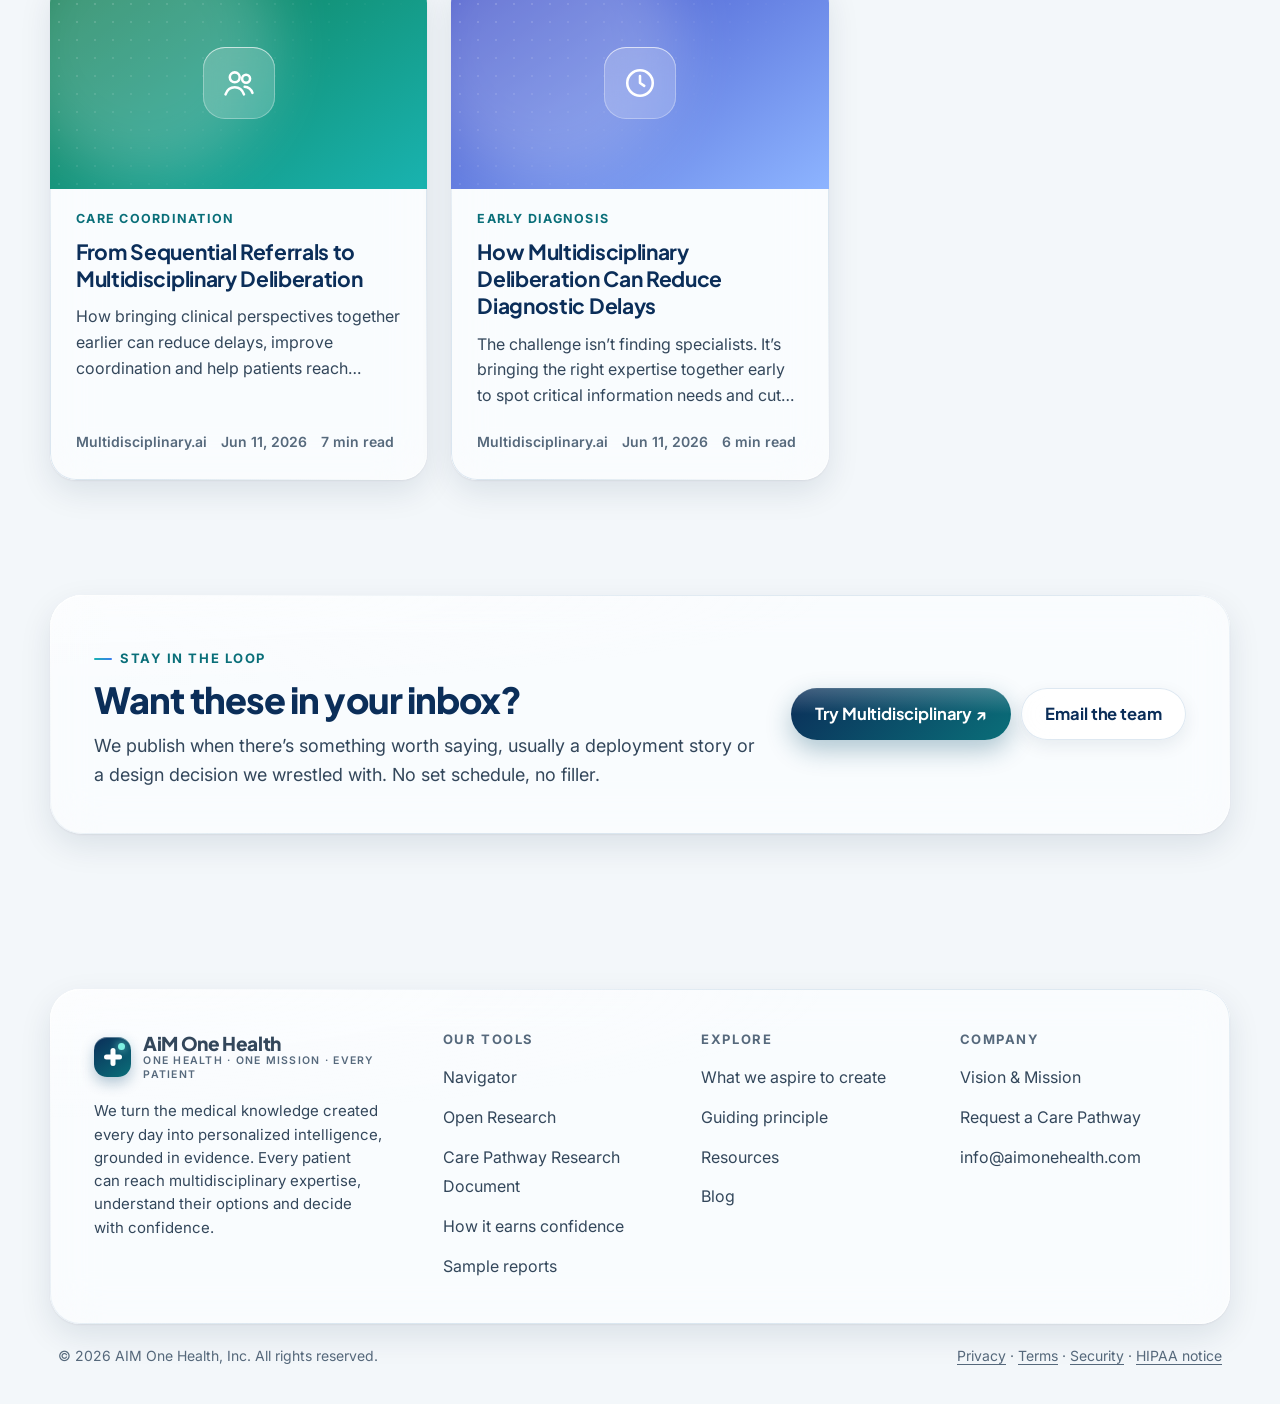
==== commit 46234a7e: "Add all 61 trainers, six articles and the missing site content Co-Authored-By: Claude Opus 5.5 <nore" ====
--- a/blog.html
+++ b/blog.html
@@ -27,7 +27,8 @@
   .featured h3 { font-size: clamp(26px, 2.6vw, 34px); }
   .featured p { -webkit-line-clamp: 4; font-size: 17.5px; }
   .subscribe { display: grid; grid-template-columns: 1fr auto; gap: 24px; align-items: center; padding: clamp(28px, 4vw, 44px); border-radius: 32px; }
-  .subscribe form { display: flex; gap: 10px; flex-wrap: wrap; }
+  .subscribe .cta-row { display: flex; gap: 10px; flex-wrap: wrap; }
+  .cover .cover-img { position: absolute; inset: 0; z-index: 2; width: 100%; height: 100%; object-fit: cover; }
   .subscribe .input { min-width: 0; flex: 1 1 220px; border-radius: 999px; }
   .subscribe > * { min-width: 0; }
   @media (max-width: 980px) { .featured, .subscribe { grid-template-columns: 1fr; } .featured .cover { min-height: 220px; } }
@@ -54,8 +55,8 @@
   <section style="padding-top:0">
     <div class="wrap">
       <div class="subscribe glass bloom reveal">
-        <div><span class="eyebrow">Stay in the loop</span><h2 style="font-size:clamp(26px,3vw,36px);margin:12px 0 10px">Want these in your inbox?</h2><p class="muted read">We publish when we have something worth saying, usually a deployment story or a design decision. No fixed schedule, no filler.</p></div>
-        <form onsubmit="event.preventDefault(); this.innerHTML='<span class=&quot;badge ok&quot;><span class=&quot;dot&quot;></span> Thanks, you&rsquo;re on the list (mockup)</span>'"><label class="sr" for="em" style="position:absolute;left:-999px">Email</label><input class="input" id="em" type="email" required placeholder="you@example.com"><button class="btn primary inline">Subscribe</button></form>
+        <div><span class="eyebrow">Stay in the loop</span><h2 style="font-size:clamp(26px,3vw,36px);margin:12px 0 10px">Want these in your inbox?</h2><p class="muted read">We publish when there’s something worth saying, usually a deployment story or a design decision we wrestled with. No set schedule, no filler.</p></div>
+        <div class="cta-row"><a class="btn primary inline" href="https://multidisciplinary.ai">Try Multidisciplinary ↗</a><a class="btn ghost inline" href="mailto:info@aimonehealth.com">Email the team</a></div>
       </div>
     </div>
   </section>
@@ -64,17 +65,17 @@
 <script>
   // Posts as listed on aimonehealth.com/blogs.html
   const POSTS = [
-    { cat: 'Clinical Research', tags: ['Clinical Research', 'Early Diagnosis & Screening', 'Multidisciplinary Care'], title: 'Diagnosing a Hidden Leukemia in the Emergency Department', text: 'A grounded multi-agent AI reasoning study: following a synthetic acute promyelocytic leukemia case from ED triage through empiric ATRA and arsenic trioxide to molecular remission, with every recommendation auditable.', by: 'AiM One Health Clinical Research', date: 'Jul 6, 2026', min: 15, ico: 'flask', c: ['#0b2e59', '#0a6f79'] },
-    { cat: 'Treatment Planning', tags: ['Treatment Planning', 'Precision Oncology', 'Multidisciplinary Care'], title: 'From Molecular Evidence to Multidisciplinary Decision Support', text: 'A synthetic third-line colorectal cancer case study: how the hard work between a molecular report and a patient’s next step can be done reliably and traceably.', by: 'AiM One Health', date: 'Jul 6, 2026', min: 14, ico: 'dna', c: ['#2563c9', '#19b3b0'] },
-    { cat: 'Rare Disease Innovation', tags: ['Rare Disease Innovation', 'Precision Oncology', 'Treatment Planning', 'Multidisciplinary Care'], title: 'Building a Virtual Cell to Rank Gene-Therapy Strategies, Before the Lab', text: 'A lighthouse case: grounding a variant, simulating every rescue strategy, iterating to convergence, and naming the one measurement that earns confidence in the answer.', by: 'AiM One Health Science Team', date: 'Jul 6, 2026', min: 12, ico: 'brain', c: ['#6a4fd0', '#c2417f'] },
-    { cat: 'Patient-Centered Care', tags: ['Patient-Centered Care', 'Multidisciplinary Care', 'Early Diagnosis & Screening'], title: 'Why Earlier Multidisciplinary Review Matters', text: 'Helping patients reach the right treatment sooner: why bringing several clinical perspectives together before critical decisions reduces delays and uncertainty.', by: 'Multidisciplinary.ai', date: 'Jun 11, 2026', min: 5, ico: 'heart', c: ['#c2562b', '#e0a13a'] },
-    { cat: 'Care Coordination', tags: ['Care Coordination', 'Multidisciplinary Care', 'Patient-Centered Care', 'Treatment Planning'], title: 'From Sequential Referrals to Multidisciplinary Deliberation', text: 'How bringing clinical perspectives together earlier can reduce delays, improve coordination and help patients reach informed treatment decisions sooner.', by: 'Multidisciplinary.ai', date: 'Jun 11, 2026', min: 7, ico: 'users', c: ['#0e7a4f', '#19b3b0'] },
-    { cat: 'Early Diagnosis', tags: ['Early Diagnosis & Screening', 'Multidisciplinary Care', 'Treatment Planning'], title: 'How Multidisciplinary Deliberation Can Reduce Diagnostic Delays', text: 'The challenge isn’t finding specialists. It’s bringing the right expertise together early to spot critical information needs and cut diagnostic delays.', by: 'Multidisciplinary.ai', date: 'Jun 11, 2026', min: 6, ico: 'clock', c: ['#3f4fc7', '#8db4ff'] },
+    { cat: 'Clinical Research', tags: ['Clinical Research', 'Early Diagnosis & Screening', 'Multidisciplinary Care'], title: 'Diagnosing a Hidden Leukemia in the Emergency Department', text: 'A grounded multi-agent AI reasoning study: following a synthetic acute promyelocytic leukemia case from ED triage through empiric ATRA and arsenic trioxide to molecular remission, with every recommendation auditable.', by: 'AiM One Health Clinical Research', date: 'Jul 6, 2026', min: 15, ico: 'flask', c: ['#0b2e59', '#0a6f79'], href: 'post-hidden-leukemia.html', img: 'https://www.aimonehealth.com/images/blog/apl-hero.jpg' },
+    { cat: 'Treatment Planning', tags: ['Treatment Planning', 'Precision Oncology', 'Multidisciplinary Care'], title: 'From Molecular Evidence to Multidisciplinary Decision Support', text: 'A synthetic third-line colorectal cancer case study: how the hard work between a molecular report and a patient’s next step can be done reliably and traceably.', by: 'AiM One Health', date: 'Jul 6, 2026', min: 14, ico: 'dna', c: ['#2563c9', '#19b3b0'], href: 'post-molecular-evidence.html', img: 'https://www.aimonehealth.com/images/blog/from-molecular-to-recommendation.jpeg' },
+    { cat: 'Rare Disease Innovation', tags: ['Rare Disease Innovation', 'Precision Oncology', 'Treatment Planning', 'Multidisciplinary Care'], title: 'Building a Virtual Cell to Rank Gene-Therapy Strategies, Before the Lab', text: 'A lighthouse case: grounding a variant, simulating every rescue strategy, iterating to convergence, and naming the one measurement that earns confidence in the answer.', by: 'AiM One Health Science Team', date: 'Jul 6, 2026', min: 12, ico: 'brain', c: ['#6a4fd0', '#c2417f'], href: 'post-virtual-cell.html', img: 'https://www.aimonehealth.com/images/blog/virtualcell-hero.jpg' },
+    { cat: 'Patient-Centered Care', tags: ['Patient-Centered Care', 'Multidisciplinary Care', 'Early Diagnosis & Screening'], title: 'Why Earlier Multidisciplinary Review Matters', text: 'Helping patients reach the right treatment sooner: why bringing several clinical perspectives together before critical decisions reduces delays and uncertainty.', by: 'Multidisciplinary.ai', date: 'Jun 11, 2026', min: 5, ico: 'heart', c: ['#c2562b', '#e0a13a'], href: 'post-earlier-review.html', img: 'https://www.aimonehealth.com/images/blog/why-earlier-multidisciplinary-review-matters.jpeg' },
+    { cat: 'Care Coordination', tags: ['Care Coordination', 'Multidisciplinary Care', 'Patient-Centered Care', 'Treatment Planning'], title: 'From Sequential Referrals to Multidisciplinary Deliberation', text: 'How bringing clinical perspectives together earlier can reduce delays, improve coordination and help patients reach informed treatment decisions sooner.', by: 'Multidisciplinary.ai', date: 'Jun 11, 2026', min: 7, ico: 'users', c: ['#0e7a4f', '#19b3b0'], href: 'post-sequential-referrals.html', img: 'https://www.aimonehealth.com/images/blog/sequential-referrals-to-multidisciplinary-deliberation.jpeg' },
+    { cat: 'Early Diagnosis', tags: ['Early Diagnosis & Screening', 'Multidisciplinary Care', 'Treatment Planning'], title: 'How Multidisciplinary Deliberation Can Reduce Diagnostic Delays', text: 'The challenge isn’t finding specialists. It’s bringing the right expertise together early to spot critical information needs and cut diagnostic delays.', by: 'Multidisciplinary.ai', date: 'Jun 11, 2026', min: 6, ico: 'clock', c: ['#3f4fc7', '#8db4ff'], href: 'post-diagnostic-delays.html', img: 'https://www.aimonehealth.com/images/blog/reduce-diagnostic-delays.png' },
   ];
   const CATS = ['All', 'Patient-Centered Care', 'Multidisciplinary Care', 'Care Coordination', 'Early Diagnosis & Screening', 'Treatment Planning', 'Rare Disease Innovation', 'Precision Oncology', 'Clinical Research'];
   let cat = 'All';
-  const card = (p, featured) => `<a class="post glass lift sheen${featured ? ' featured' : ''}" href="#">
-      <div class="cover" style="--c1:${p.c[0]};--c2:${p.c[1]}"><span class="ico">${aimIcon(p.ico)}</span></div>
+  const card = (p, featured) => `<a class="post glass lift sheen${featured ? ' featured' : ''}" href="${p.href}">
+      <div class="cover" style="--c1:${p.c[0]};--c2:${p.c[1]}"><span class="ico">${aimIcon(p.ico)}</span><img class="cover-img" loading="lazy" src="${p.img}" alt="" onerror="this.remove()"></div>
       <div class="body"><span class="cat">${p.cat}</span><h3>${p.title}</h3><p>${p.text}</p><div class="by"><span>${p.by}</span><span>${p.date}</span><span>${p.min} min read</span></div></div></a>`;
   const draw = () => {
     const list = POSTS.filter((p) => cat === 'All' || p.tags.includes(cat));
--- a/site.css
+++ b/site.css
@@ -366,6 +366,50 @@
   100% { transform: none; border-radius: 0; box-shadow: 0 0 0 rgb(0 0 0 / 0); }
 }
 
+/* ---------- article pages (blog posts) ---------- */
+.post-hero { padding: clamp(48px, 7vw, 88px) 0 28px; }
+.post-hero h1 { font-size: clamp(34px, 4.6vw, 56px); margin: 16px 0 16px; max-width: 22ch; }
+.post-meta { display: flex; flex-wrap: wrap; gap: 8px 18px; align-items: center; margin-top: 18px; font-size: 15px; font-weight: 600; color: var(--ink-3); }
+.post-meta .who { display: flex; align-items: center; gap: 10px; color: var(--ink); }
+.post-meta .who i { width: 34px; height: 34px; border-radius: 50%; display: grid; place-items: center; font-style: normal; font: 800 12px/1 var(--font-head); color: #fff; background: linear-gradient(135deg, #0b2e59, #0a6f79); }
+.post-cover { margin: 26px 0 0; border-radius: 28px; overflow: hidden; }
+.post-cover img { width: 100%; max-height: 460px; object-fit: cover; background: linear-gradient(145deg, #0b2e59, #0a6f79); }
+.post-cover figcaption, .post-fig figcaption { padding: 14px 20px 16px; font-size: 14px; line-height: 1.55; color: var(--ink-2); }
+.post-layout { display: grid; grid-template-columns: 250px minmax(0, 1fr); gap: 36px; align-items: start; }
+.post-toc { position: sticky; top: 100px; padding: 20px; border-radius: 22px; }
+.post-toc h4 { font: 700 12.5px/1 var(--font-body); letter-spacing: .12em; text-transform: uppercase; color: var(--ink-3); margin-bottom: 10px; }
+.post-toc a { display: block; padding: 8px 10px; border-radius: 10px; font-size: 14.5px; font-weight: 600; color: var(--ink-2); text-decoration: none; }
+.post-toc a:hover, .post-toc a.on { background: var(--glass-strong); color: var(--brand); }
+.post-body { min-width: 0; }
+.post-body > section { padding: 0 0 34px; scroll-margin-top: 100px; }
+.post-body h2 { font-size: clamp(25px, 2.5vw, 31px); margin-bottom: 14px; }
+.post-body h3 { font-size: 19px; margin: 22px 0 8px; }
+.post-body p { color: var(--ink-2); }
+.post-body p + p { margin-top: 12px; }
+.post-body ul { margin: 12px 0 0; padding-left: 22px; color: var(--ink-2); }
+.post-body li + li { margin-top: 6px; }
+.post-body li b { color: var(--ink); }
+.facts { display: grid; grid-template-columns: repeat(auto-fit, minmax(160px, 1fr)); gap: 12px; margin: 6px 0 30px; }
+.facts .stat { padding: 18px; border-radius: 18px; }
+.facts .stat b { font-size: clamp(24px, 2.6vw, 32px); }
+.facts .stat span { font-size: 13.5px; }
+.note-box { display: flex; gap: 14px; align-items: flex-start; padding: 16px 20px; border-radius: 18px; margin: 0 0 28px; font-size: 15px; color: var(--ink-2); }
+.note-box p { min-width: 0; overflow-wrap: anywhere; }
+.note-box .ico { color: var(--warm); background: color-mix(in srgb, var(--warm) 12%, transparent); box-shadow: none; }
+.post-table { margin: 16px 0 6px; border-radius: 20px; overflow-x: auto; padding: 4px; }
+.post-table .table { font-size: 14.5px; min-width: 560px; }
+.post-table .table td, .post-table .table th { padding: 11px 14px; vertical-align: top; }
+.post-table + .tiny { margin: 6px 4px 0; }
+.post-fig { margin: 18px 0 6px; border-radius: 22px; overflow: hidden; }
+.post-fig img { width: 100%; background: rgb(13 40 70 / .05); }
+.pull { margin: 22px 0; padding: 22px 26px; border-radius: 22px; font: 700 clamp(19px, 1.8vw, 23px)/1.4 var(--font-head); color: var(--brand); border-left: 4px solid var(--accent); }
+.verdicts { display: grid; gap: 10px; margin-top: 14px; }
+.verdicts div { display: grid; grid-template-columns: auto 1fr; gap: 6px 14px; padding: 14px 18px; border-radius: 16px; background: var(--glass-strong); box-shadow: inset 0 0 0 1px var(--glass-edge-2); font-size: 15.5px; color: var(--ink-2); }
+.verdicts b { color: var(--ink); }
+.read-original { display: flex; flex-wrap: wrap; gap: 14px; align-items: center; justify-content: space-between; padding: 20px 24px; border-radius: 22px; margin: 6px 0 30px; }
+.read-original p { color: var(--ink-2); font-size: 15.5px; }
+@media (max-width: 980px) { .post-layout { grid-template-columns: minmax(0, 1fr); } .post-toc { position: static; } }
+
 /* ---------- header fit ---------- */
 /* The bar holds the name, six tabs, the theme switch and the main button. It gets a little more
    width than the page content, drops the tagline (it lives in the footer), and below 1240px the
